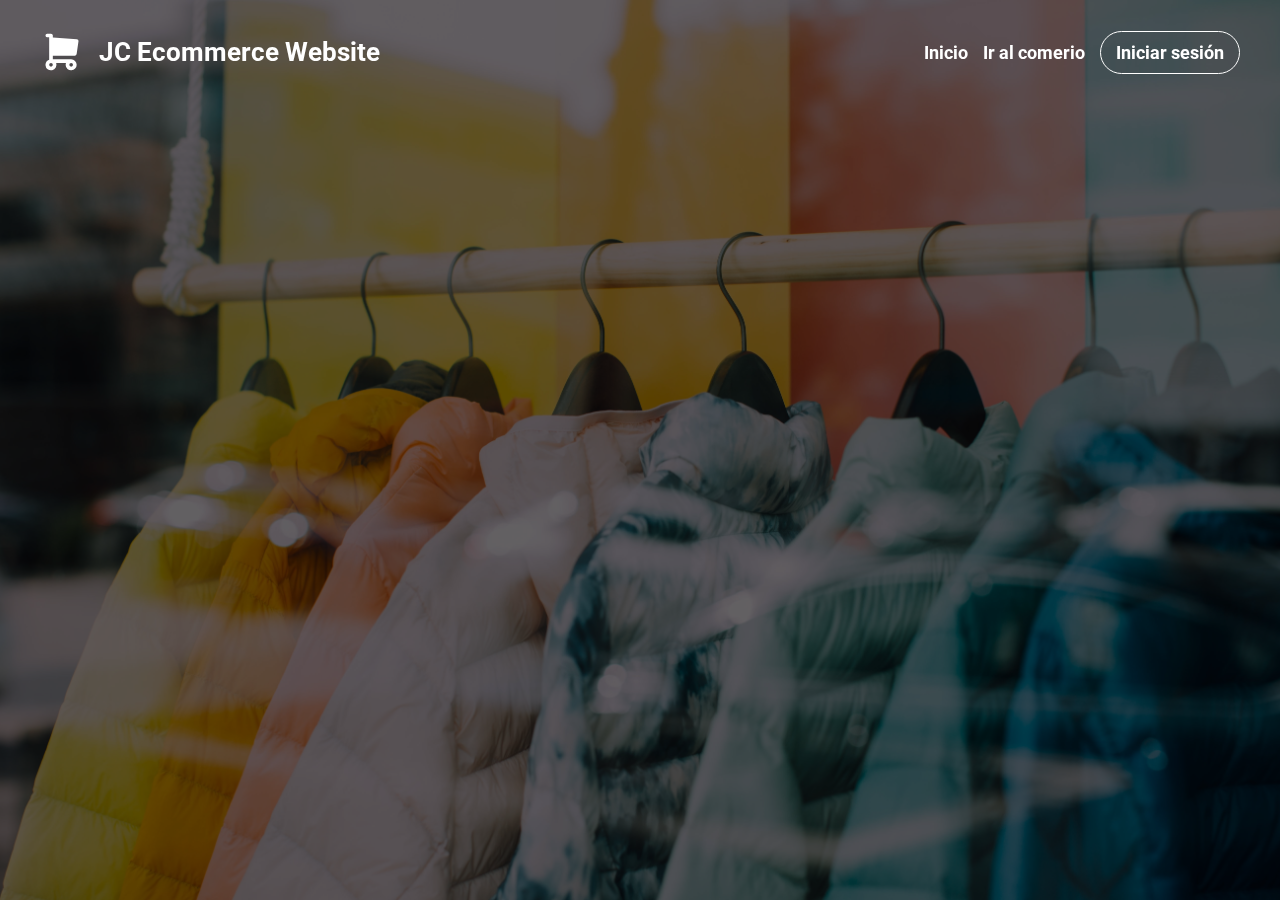
==== index.html @ 193d4f8d "Se realiza el header y el banner de la pagina de bienvenida" ====
<!DOCTYPE html>
<html lang="en">
<head>
  <meta charset="UTF-8">
  <meta name="viewport" content="width=device-width, initial-scale=1.0">
  <title>JC Ecommerce Website</title>
  <link rel="stylesheet" href="./assets/css/index.css">
  <link rel="shortcut icon" href="./assets/img/favicon.svg" type="image/x-icon">
</head>
<body>
  <header class="header">
    <div class="header__brand">
      <img src="./assets/img/favicon.svg" alt="Shopping cart main logo in page">
      <h1>JC Ecommerce Website</h1>
    </div>

    <nav>
      <ul class="header__menu">
        <li><a class="header__link" href="./index.html">Inicio</a></li>
        <li><a class="header__link" href="./assets/views/products.html">Ir al comerio</a></li>
        <li><a class="header__link header__link--button" href="./assets/views/login.html">Iniciar sesión</a></li>
      </ul>
    </nav>
  </header>

  <main class="welcome-content"></main>
  <footer></footer>
  <script src="./assets/js/index.js"></script>
</body>
</html>
---- assets/css/index.css ----
@import url('https://fonts.googleapis.com/css2?family=Roboto:wght@300;400;500;700&display=swap');
@import './header.css';
@import './welcome-content.css';

* {
  margin: 0;
  padding: 0;
  box-sizing: border-box;
}

body {
  font-family: 'Roboto', sans-serif;
  font-weight: 400;
}
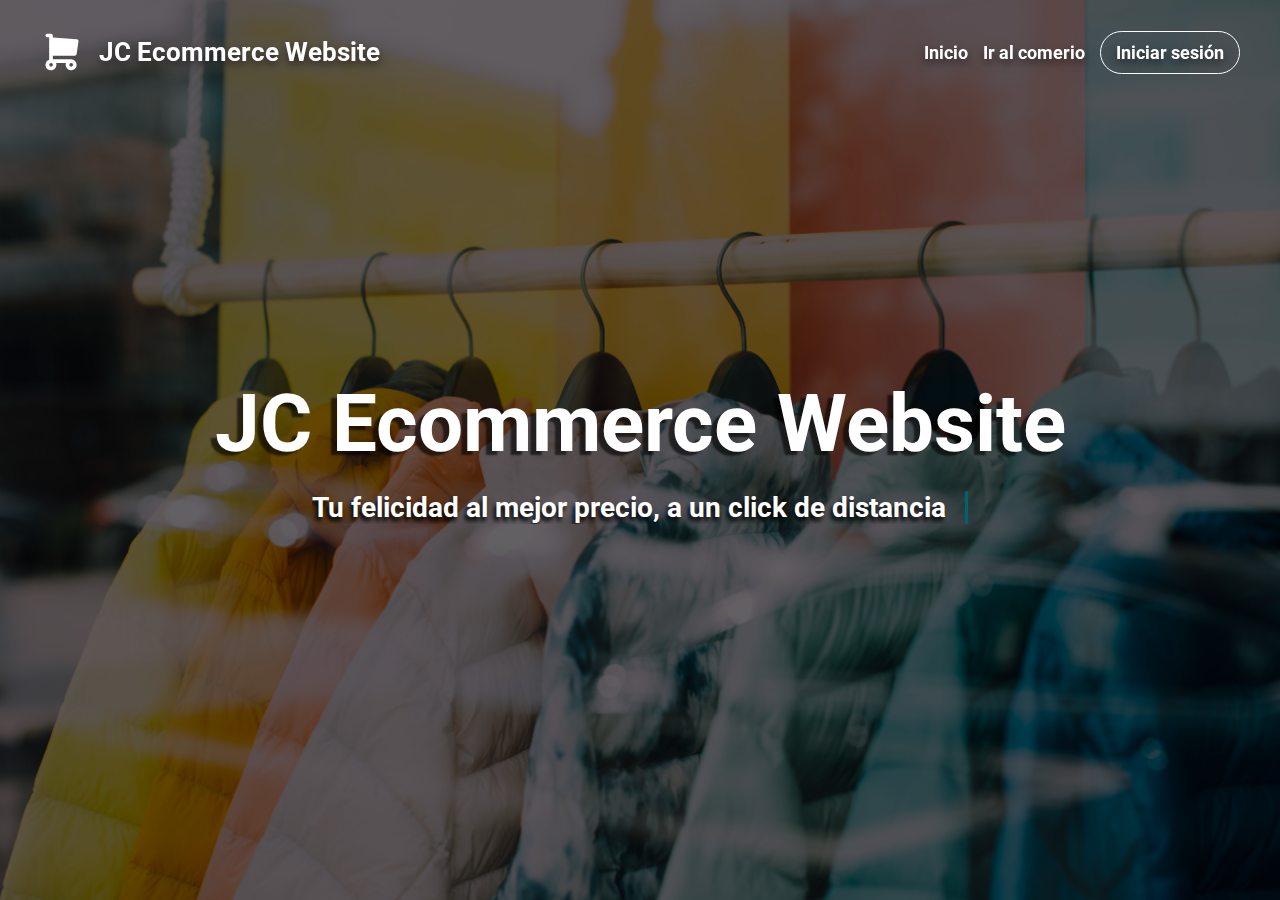
==== commit 54cfcaee: "Se termina la pantalla principal de la página" ====
--- a/index.html
+++ b/index.html
@@ -23,7 +23,12 @@
     </nav>
   </header>
 
-  <main class="welcome-content"></main>
+  <main class="welcome-content">
+    <section class="banner">
+      <h1 class="banner__title">JC Ecommerce Website</h1>
+      <h2 class="banner__subtitle">Tu felicidad al mejor precio, a un click de distancia</h2>
+    </section>
+  </main>
   <footer></footer>
   <script src="./assets/js/index.js"></script>
 </body>
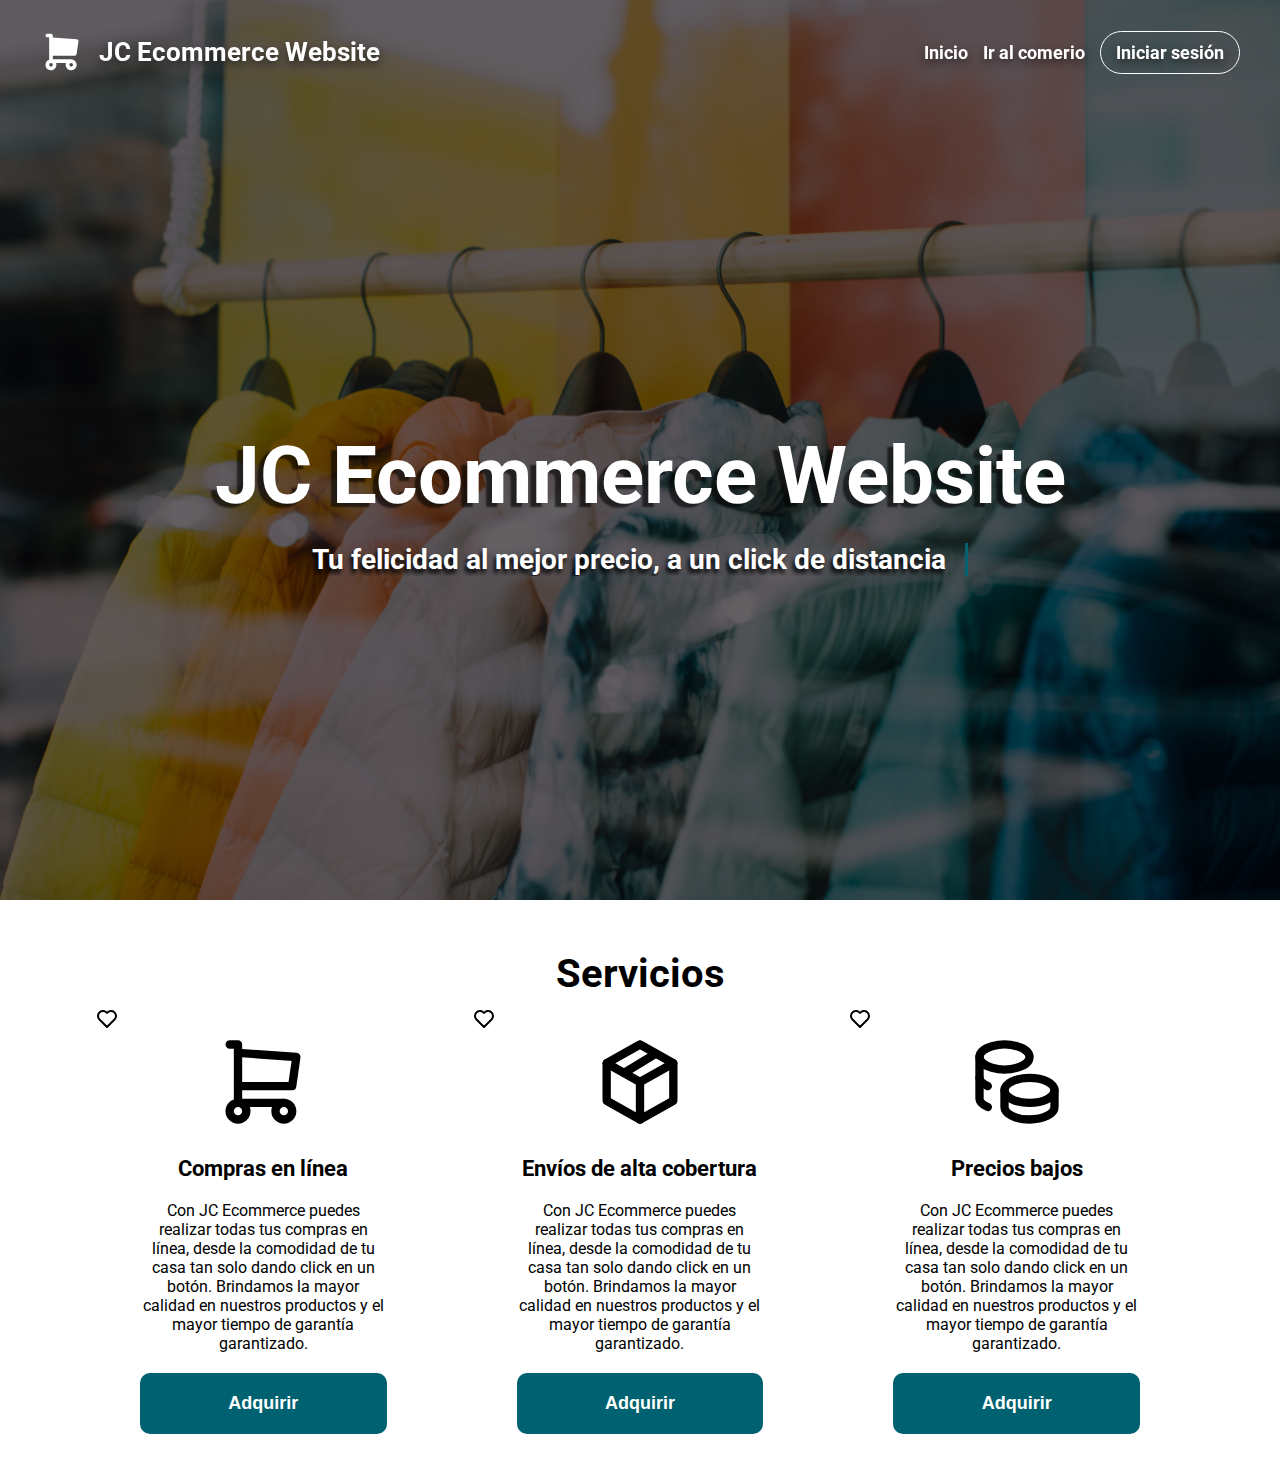
==== commit 4d3b2f52: "Se crea la sección de servicios y se estiliza" ====
--- a/index.html
+++ b/index.html
@@ -1,5 +1,6 @@
 <!DOCTYPE html>
 <html lang="en">
+
 <head>
   <meta charset="UTF-8">
   <meta name="viewport" content="width=device-width, initial-scale=1.0">
@@ -7,6 +8,7 @@
   <link rel="stylesheet" href="./assets/css/index.css">
   <link rel="shortcut icon" href="./assets/img/favicon.svg" type="image/x-icon">
 </head>
+
 <body>
   <header class="header">
     <div class="header__brand">
@@ -28,8 +30,59 @@
       <h1 class="banner__title">JC Ecommerce Website</h1>
       <h2 class="banner__subtitle">Tu felicidad al mejor precio, a un click de distancia</h2>
     </section>
+
+    <section class="services">
+      <h2 class="services__title">Servicios</h2>
+
+      <div class="services__container">
+
+        <div class="services__card">
+          <span class="services__favorite">
+            <img src="./assets/img/heart.svg" alt="Heart image for favorite service">
+          </span>
+          <img class="services__card-img" src="./assets/img/shopping-cart.svg" alt="Shopping cart service image">
+          <div class="services__card-content">
+            <h3>Compras en línea</h3>
+            <p>
+              Con JC Ecommerce puedes realizar todas tus compras en línea, desde la comodidad de tu casa tan solo dando click en un botón. Brindamos la mayor calidad en nuestros productos y el mayor tiempo de garantía garantizado.
+            </p>
+            <button class="services__button" type="button">Adquirir</button>
+          </div>
+        </div>
+
+        <div class="services__card">
+          <span class="services__favorite">
+            <img src="./assets/img/heart.svg" alt="Heart image for favorite service">
+          </span>
+          <img class="services__card-img" src="./assets/img/box-seam.svg" alt="Delivery box service image">
+          <div class="services__card-content">
+            <h3>Envíos de alta cobertura</h3>
+            <p>
+              Con JC Ecommerce puedes realizar todas tus compras en línea, desde la comodidad de tu casa tan solo dando click en un botón. Brindamos la mayor calidad en nuestros productos y el mayor tiempo de garantía garantizado.
+            </p>
+            <button class="services__button" type="button">Adquirir</button>
+          </div>
+        </div>
+
+        <div class="services__card">
+          <span class="services__favorite">
+            <img src="./assets/img/heart.svg" alt="Heart image for favorite service">
+          </span>
+          <img class="services__card-img" src="./assets/img/coins.svg" alt="Shopping cart service image">
+          <div class="services__card-content">
+            <h3>Precios bajos</h3>
+            <p>
+              Con JC Ecommerce puedes realizar todas tus compras en línea, desde la comodidad de tu casa tan solo dando click en un botón. Brindamos la mayor calidad en nuestros productos y el mayor tiempo de garantía garantizado.
+            </p>
+            <button class="services__button" type="button">Adquirir</button>
+          </div>
+        </div>
+
+      </div>
+    </section>
   </main>
   <footer></footer>
   <script src="./assets/js/index.js"></script>
 </body>
+
 </html>--- a/assets/css/index.css
+++ b/assets/css/index.css
@@ -1,6 +1,7 @@
 @import url('https://fonts.googleapis.com/css2?family=Roboto:wght@300;400;500;700&display=swap');
 @import './header.css';
 @import './welcome-content.css';
+@import './services.css';
 
 * {
   margin: 0;
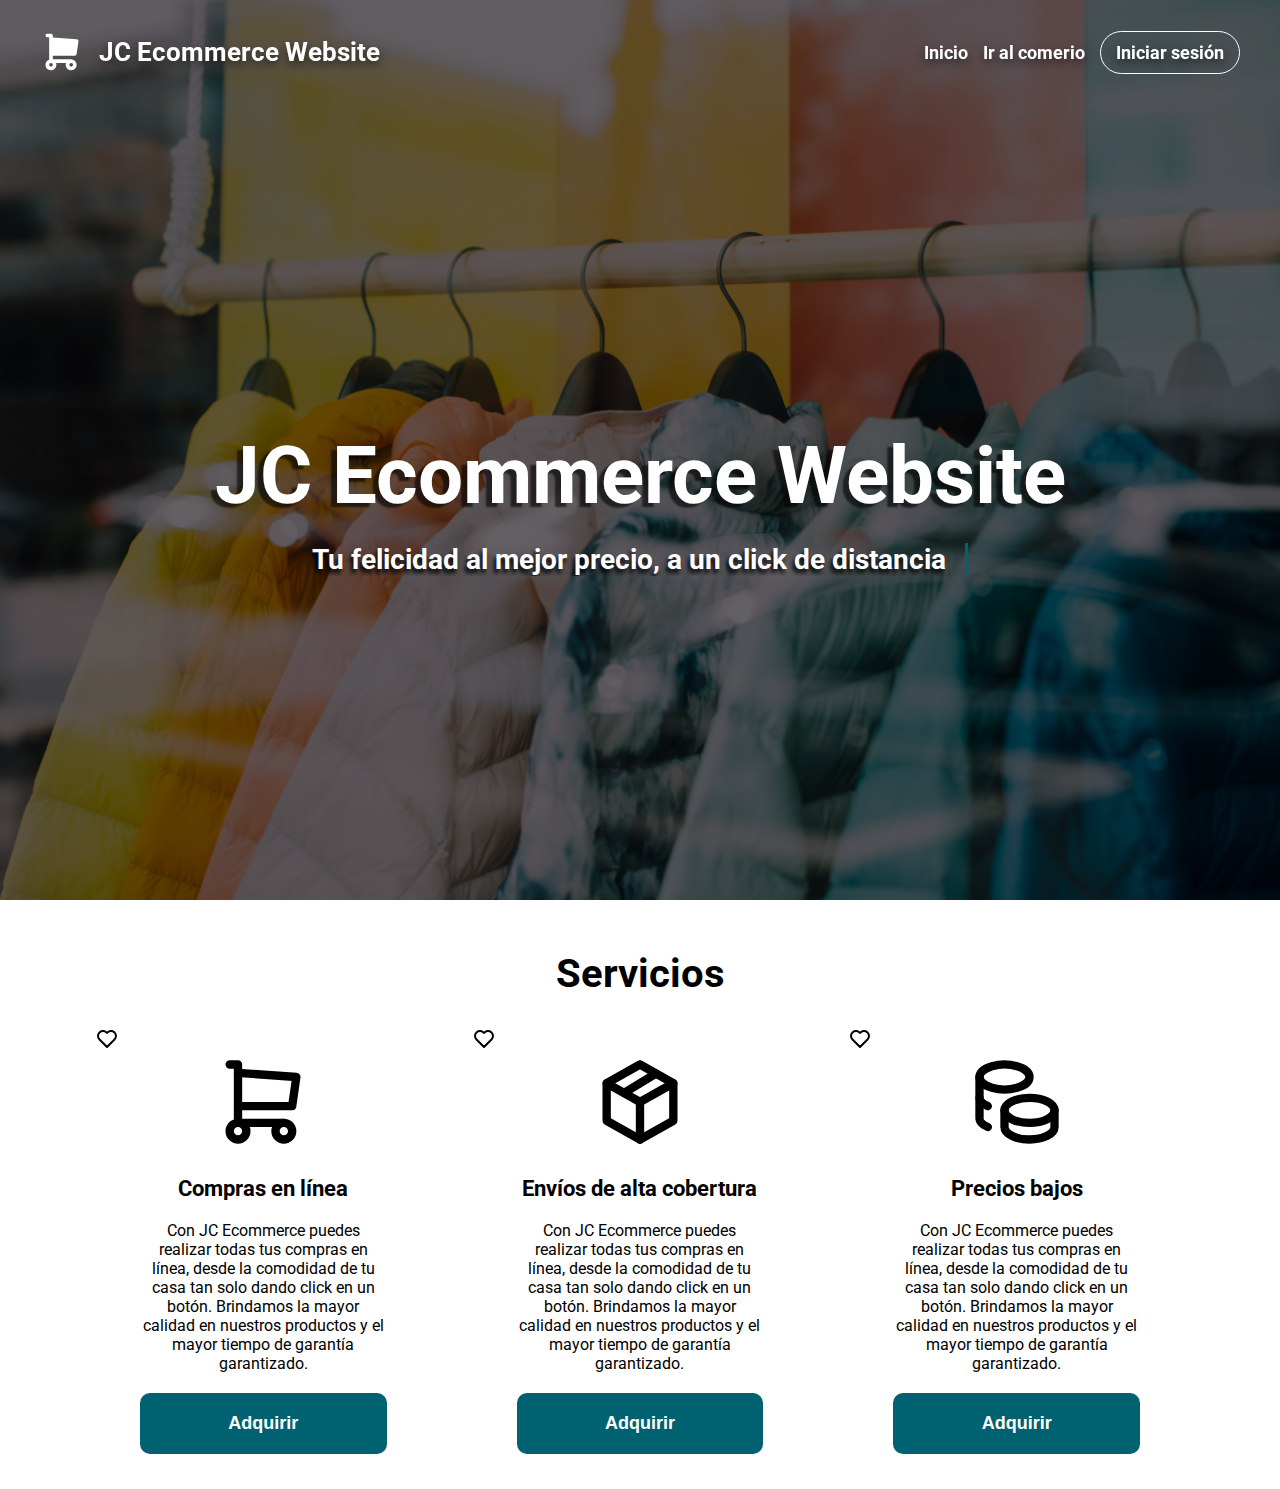
==== commit 810d7614: "Se ajustan los estilos de la pagina principal para su version responsive" ====
--- a/index.html
+++ b/index.html
@@ -10,13 +10,31 @@
 </head>
 
 <body>
-  <header class="header">
+  <header class="header" id="header">
     <div class="header__brand">
       <img src="./assets/img/favicon.svg" alt="Shopping cart main logo in page">
       <h1>JC Ecommerce Website</h1>
     </div>
 
-    <nav>
+    <i class="header__icon" id="menu-open">
+      <svg xmlns="http://www.w3.org/2000/svg" class="icon icon-tabler icon-tabler-layout-grid" width="30" height="30" viewBox="0 0 24 24" stroke-width="2" stroke="currentColor" fill="none" stroke-linecap="round" stroke-linejoin="round">
+        <path stroke="none" d="M0 0h24v24H0z" fill="none"/>
+        <path d="M4 4m0 1a1 1 0 0 1 1 -1h4a1 1 0 0 1 1 1v4a1 1 0 0 1 -1 1h-4a1 1 0 0 1 -1 -1z" />
+        <path d="M14 4m0 1a1 1 0 0 1 1 -1h4a1 1 0 0 1 1 1v4a1 1 0 0 1 -1 1h-4a1 1 0 0 1 -1 -1z" />
+        <path d="M4 14m0 1a1 1 0 0 1 1 -1h4a1 1 0 0 1 1 1v4a1 1 0 0 1 -1 1h-4a1 1 0 0 1 -1 -1z" />
+        <path d="M14 14m0 1a1 1 0 0 1 1 -1h4a1 1 0 0 1 1 1v4a1 1 0 0 1 -1 1h-4a1 1 0 0 1 -1 -1z" />
+      </svg>      
+    </i>
+
+    <nav class="header__nav" id="nav-menu">
+      <i class="header__icon header__icon--close" id="menu-close">
+        <svg xmlns="http://www.w3.org/2000/svg" class="icon icon-tabler icon-tabler-x" width="30" height="30" viewBox="0 0 24 24" stroke-width="2" stroke="currentColor" fill="none" stroke-linecap="round" stroke-linejoin="round">
+          <path stroke="none" d="M0 0h24v24H0z" fill="none"/>
+          <path d="M18 6l-12 12" />
+          <path d="M6 6l12 12" />
+        </svg>        
+      </i>
+
       <ul class="header__menu">
         <li><a class="header__link" href="./index.html">Inicio</a></li>
         <li><a class="header__link" href="./assets/views/products.html">Ir al comerio</a></li>
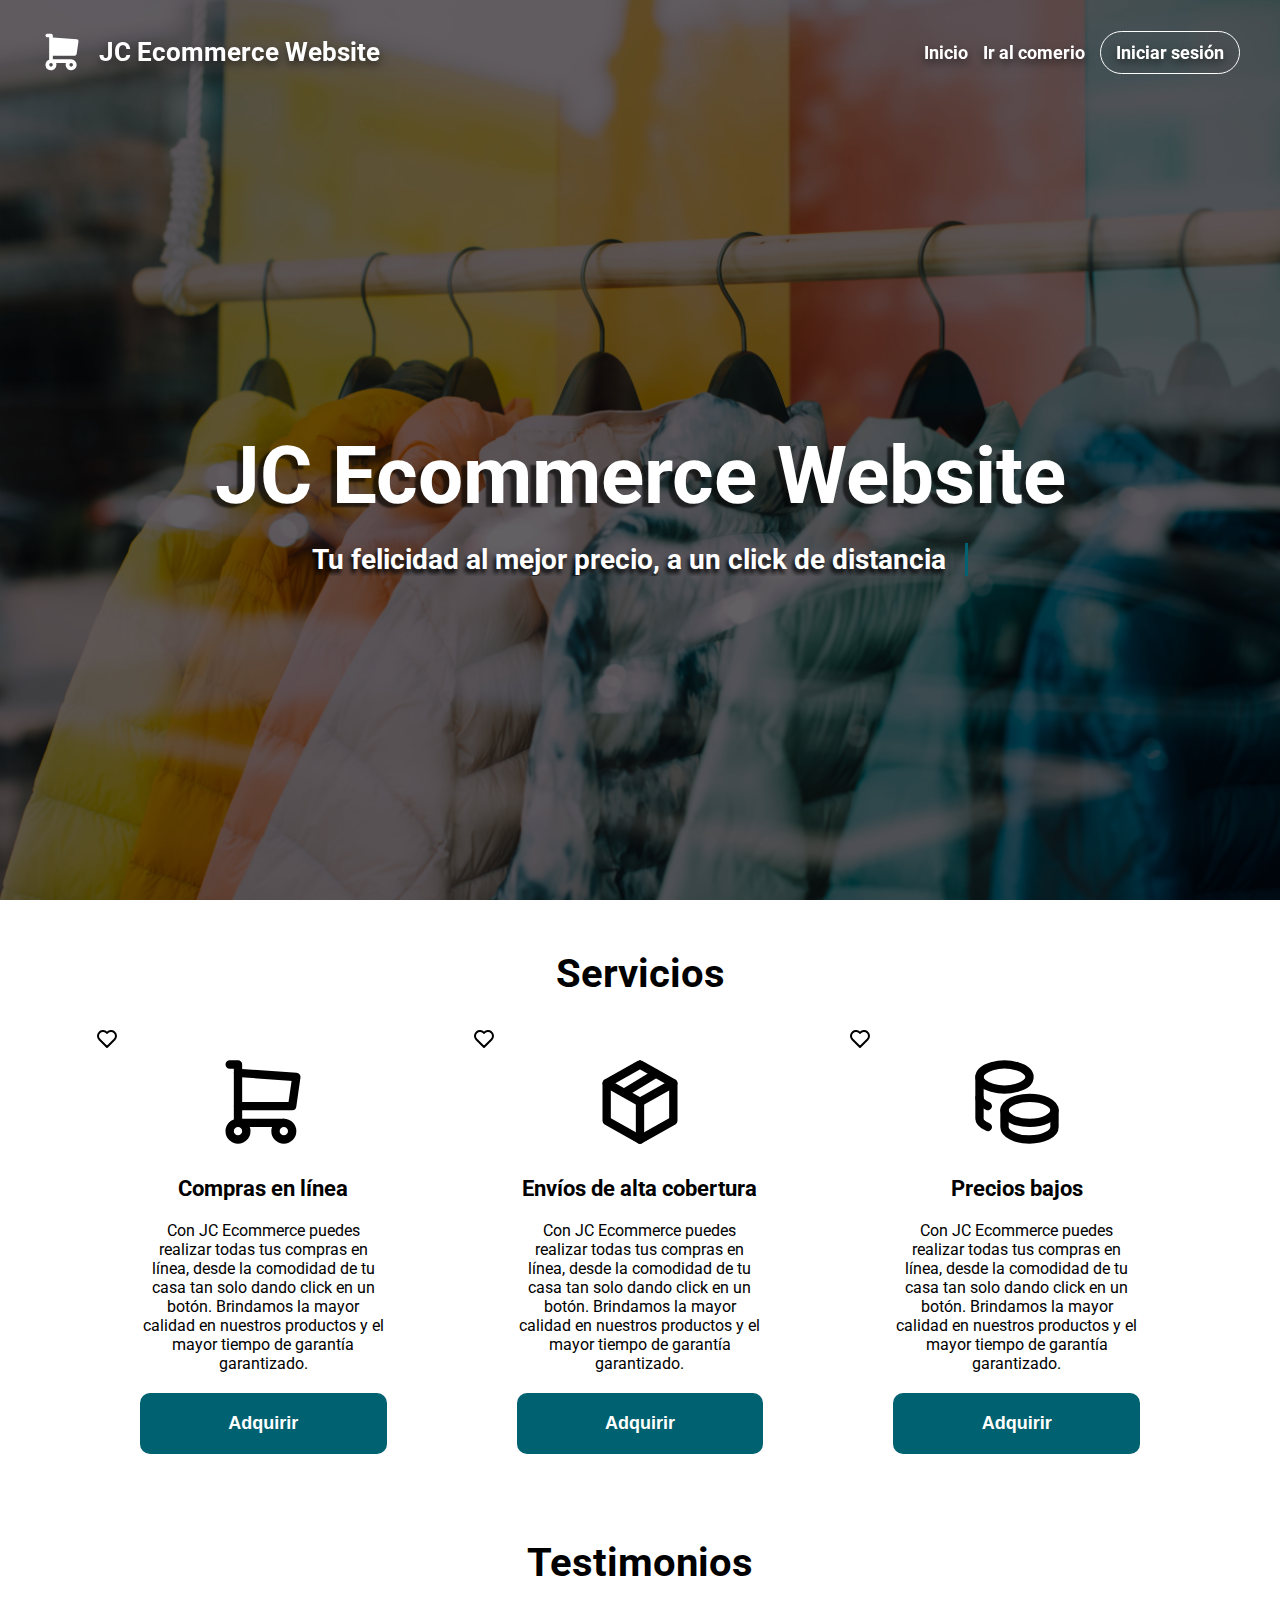
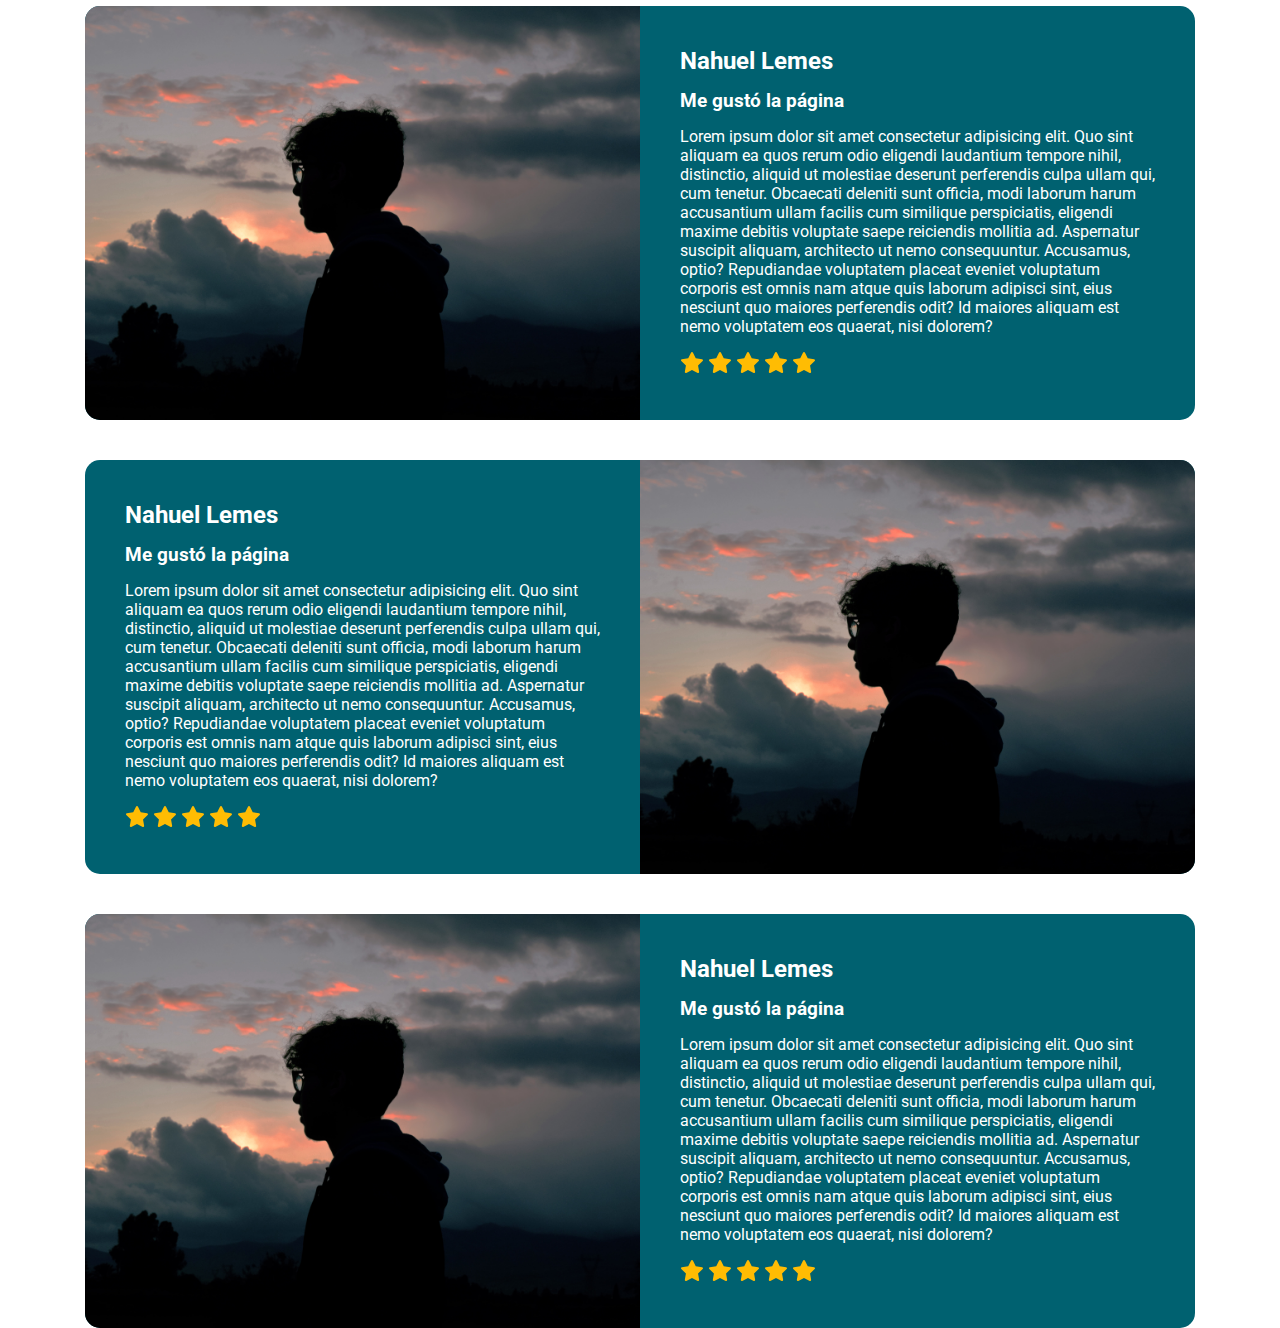
==== commit 01524137: "Se crea la sección de testimonios" ====
--- a/index.html
+++ b/index.html
@@ -17,22 +17,26 @@
     </div>
 
     <i class="header__icon" id="menu-open">
-      <svg xmlns="http://www.w3.org/2000/svg" class="icon icon-tabler icon-tabler-layout-grid" width="30" height="30" viewBox="0 0 24 24" stroke-width="2" stroke="currentColor" fill="none" stroke-linecap="round" stroke-linejoin="round">
-        <path stroke="none" d="M0 0h24v24H0z" fill="none"/>
+      <svg xmlns="http://www.w3.org/2000/svg" class="icon icon-tabler icon-tabler-layout-grid" width="30" height="30"
+        viewBox="0 0 24 24" stroke-width="2" stroke="currentColor" fill="none" stroke-linecap="round"
+        stroke-linejoin="round">
+        <path stroke="none" d="M0 0h24v24H0z" fill="none" />
         <path d="M4 4m0 1a1 1 0 0 1 1 -1h4a1 1 0 0 1 1 1v4a1 1 0 0 1 -1 1h-4a1 1 0 0 1 -1 -1z" />
         <path d="M14 4m0 1a1 1 0 0 1 1 -1h4a1 1 0 0 1 1 1v4a1 1 0 0 1 -1 1h-4a1 1 0 0 1 -1 -1z" />
         <path d="M4 14m0 1a1 1 0 0 1 1 -1h4a1 1 0 0 1 1 1v4a1 1 0 0 1 -1 1h-4a1 1 0 0 1 -1 -1z" />
         <path d="M14 14m0 1a1 1 0 0 1 1 -1h4a1 1 0 0 1 1 1v4a1 1 0 0 1 -1 1h-4a1 1 0 0 1 -1 -1z" />
-      </svg>      
+      </svg>
     </i>
 
     <nav class="header__nav" id="nav-menu">
       <i class="header__icon header__icon--close" id="menu-close">
-        <svg xmlns="http://www.w3.org/2000/svg" class="icon icon-tabler icon-tabler-x" width="30" height="30" viewBox="0 0 24 24" stroke-width="2" stroke="currentColor" fill="none" stroke-linecap="round" stroke-linejoin="round">
-          <path stroke="none" d="M0 0h24v24H0z" fill="none"/>
+        <svg xmlns="http://www.w3.org/2000/svg" class="icon icon-tabler icon-tabler-x" width="30" height="30"
+          viewBox="0 0 24 24" stroke-width="2" stroke="currentColor" fill="none" stroke-linecap="round"
+          stroke-linejoin="round">
+          <path stroke="none" d="M0 0h24v24H0z" fill="none" />
           <path d="M18 6l-12 12" />
           <path d="M6 6l12 12" />
-        </svg>        
+        </svg>
       </i>
 
       <ul class="header__menu">
@@ -62,7 +66,9 @@
           <div class="services__card-content">
             <h3>Compras en línea</h3>
             <p>
-              Con JC Ecommerce puedes realizar todas tus compras en línea, desde la comodidad de tu casa tan solo dando click en un botón. Brindamos la mayor calidad en nuestros productos y el mayor tiempo de garantía garantizado.
+              Con JC Ecommerce puedes realizar todas tus compras en línea, desde la comodidad de tu casa tan solo dando
+              click en un botón. Brindamos la mayor calidad en nuestros productos y el mayor tiempo de garantía
+              garantizado.
             </p>
             <button class="services__button" type="button">Adquirir</button>
           </div>
@@ -76,7 +82,9 @@
           <div class="services__card-content">
             <h3>Envíos de alta cobertura</h3>
             <p>
-              Con JC Ecommerce puedes realizar todas tus compras en línea, desde la comodidad de tu casa tan solo dando click en un botón. Brindamos la mayor calidad en nuestros productos y el mayor tiempo de garantía garantizado.
+              Con JC Ecommerce puedes realizar todas tus compras en línea, desde la comodidad de tu casa tan solo dando
+              click en un botón. Brindamos la mayor calidad en nuestros productos y el mayor tiempo de garantía
+              garantizado.
             </p>
             <button class="services__button" type="button">Adquirir</button>
           </div>
@@ -90,13 +98,234 @@
           <div class="services__card-content">
             <h3>Precios bajos</h3>
             <p>
-              Con JC Ecommerce puedes realizar todas tus compras en línea, desde la comodidad de tu casa tan solo dando click en un botón. Brindamos la mayor calidad en nuestros productos y el mayor tiempo de garantía garantizado.
+              Con JC Ecommerce puedes realizar todas tus compras en línea, desde la comodidad de tu casa tan solo dando
+              click en un botón. Brindamos la mayor calidad en nuestros productos y el mayor tiempo de garantía
+              garantizado.
             </p>
             <button class="services__button" type="button">Adquirir</button>
           </div>
         </div>
 
       </div>
+    </section>
+    <section class="testimonials">
+      <h2 class="testimonials__title">Testimonios</h2>
+
+      <div class="testimonials__container">
+        <div class="testimonials__element">
+          <div class="testimonials__image"></div>
+          <div class="testimonials__content">
+            <h2>Nahuel Lemes</h2>
+            <h3>Me gustó la página</h3>
+            <p>
+              Lorem ipsum dolor sit amet consectetur adipisicing elit. Quo sint aliquam ea quos rerum odio eligendi
+              laudantium tempore nihil, distinctio, aliquid ut molestiae deserunt perferendis culpa ullam qui, cum
+              tenetur.
+              Obcaecati deleniti sunt officia, modi laborum harum accusantium ullam facilis cum similique perspiciatis,
+              eligendi maxime debitis voluptate saepe reiciendis mollitia ad. Aspernatur suscipit aliquam, architecto ut
+              nemo consequuntur. Accusamus, optio?
+              Repudiandae voluptatem placeat eveniet voluptatum corporis est omnis nam atque quis laborum adipisci sint,
+              eius nesciunt quo maiores perferendis odit? Id maiores aliquam est nemo voluptatem eos quaerat, nisi
+              dolorem?
+            </p>
+            <div class="testimonials__stars">
+              <i class="testimonials__icon">
+                <svg xmlns="http://www.w3.org/2000/svg" class="icon icon-tabler icon-tabler-star-filled" width="24"
+                  height="24" viewBox="0 0 24 24" stroke-width="2" stroke="currentColor" fill="none"
+                  stroke-linecap="round" stroke-linejoin="round">
+                  <path stroke="none" d="M0 0h24v24H0z" fill="none"></path>
+                  <path
+                    d="M8.243 7.34l-6.38 .925l-.113 .023a1 1 0 0 0 -.44 1.684l4.622 4.499l-1.09 6.355l-.013 .11a1 1 0 0 0 1.464 .944l5.706 -3l5.693 3l.1 .046a1 1 0 0 0 1.352 -1.1l-1.091 -6.355l4.624 -4.5l.078 -.085a1 1 0 0 0 -.633 -1.62l-6.38 -.926l-2.852 -5.78a1 1 0 0 0 -1.794 0l-2.853 5.78z"
+                    stroke-width="0" fill="currentColor"></path>
+                </svg>
+              </i>
+              <i class="testimonials__icon">
+                <svg xmlns="http://www.w3.org/2000/svg" class="icon icon-tabler icon-tabler-star-filled" width="24"
+                  height="24" viewBox="0 0 24 24" stroke-width="2" stroke="currentColor" fill="none"
+                  stroke-linecap="round" stroke-linejoin="round">
+                  <path stroke="none" d="M0 0h24v24H0z" fill="none"></path>
+                  <path
+                    d="M8.243 7.34l-6.38 .925l-.113 .023a1 1 0 0 0 -.44 1.684l4.622 4.499l-1.09 6.355l-.013 .11a1 1 0 0 0 1.464 .944l5.706 -3l5.693 3l.1 .046a1 1 0 0 0 1.352 -1.1l-1.091 -6.355l4.624 -4.5l.078 -.085a1 1 0 0 0 -.633 -1.62l-6.38 -.926l-2.852 -5.78a1 1 0 0 0 -1.794 0l-2.853 5.78z"
+                    stroke-width="0" fill="currentColor"></path>
+                </svg>
+              </i>
+              <i class="testimonials__icon">
+                <svg xmlns="http://www.w3.org/2000/svg" class="icon icon-tabler icon-tabler-star-filled" width="24"
+                  height="24" viewBox="0 0 24 24" stroke-width="2" stroke="currentColor" fill="none"
+                  stroke-linecap="round" stroke-linejoin="round">
+                  <path stroke="none" d="M0 0h24v24H0z" fill="none"></path>
+                  <path
+                    d="M8.243 7.34l-6.38 .925l-.113 .023a1 1 0 0 0 -.44 1.684l4.622 4.499l-1.09 6.355l-.013 .11a1 1 0 0 0 1.464 .944l5.706 -3l5.693 3l.1 .046a1 1 0 0 0 1.352 -1.1l-1.091 -6.355l4.624 -4.5l.078 -.085a1 1 0 0 0 -.633 -1.62l-6.38 -.926l-2.852 -5.78a1 1 0 0 0 -1.794 0l-2.853 5.78z"
+                    stroke-width="0" fill="currentColor"></path>
+                </svg>
+              </i>
+              <i class="testimonials__icon">
+                <svg xmlns="http://www.w3.org/2000/svg" class="icon icon-tabler icon-tabler-star-filled" width="24"
+                  height="24" viewBox="0 0 24 24" stroke-width="2" stroke="currentColor" fill="none"
+                  stroke-linecap="round" stroke-linejoin="round">
+                  <path stroke="none" d="M0 0h24v24H0z" fill="none"></path>
+                  <path
+                    d="M8.243 7.34l-6.38 .925l-.113 .023a1 1 0 0 0 -.44 1.684l4.622 4.499l-1.09 6.355l-.013 .11a1 1 0 0 0 1.464 .944l5.706 -3l5.693 3l.1 .046a1 1 0 0 0 1.352 -1.1l-1.091 -6.355l4.624 -4.5l.078 -.085a1 1 0 0 0 -.633 -1.62l-6.38 -.926l-2.852 -5.78a1 1 0 0 0 -1.794 0l-2.853 5.78z"
+                    stroke-width="0" fill="currentColor"></path>
+                </svg>
+              </i>
+              <i class="testimonials__icon">
+                <svg xmlns="http://www.w3.org/2000/svg" class="icon icon-tabler icon-tabler-star-filled" width="24"
+                  height="24" viewBox="0 0 24 24" stroke-width="2" stroke="currentColor" fill="none"
+                  stroke-linecap="round" stroke-linejoin="round">
+                  <path stroke="none" d="M0 0h24v24H0z" fill="none"></path>
+                  <path
+                    d="M8.243 7.34l-6.38 .925l-.113 .023a1 1 0 0 0 -.44 1.684l4.622 4.499l-1.09 6.355l-.013 .11a1 1 0 0 0 1.464 .944l5.706 -3l5.693 3l.1 .046a1 1 0 0 0 1.352 -1.1l-1.091 -6.355l4.624 -4.5l.078 -.085a1 1 0 0 0 -.633 -1.62l-6.38 -.926l-2.852 -5.78a1 1 0 0 0 -1.794 0l-2.853 5.78z"
+                    stroke-width="0" fill="currentColor"></path>
+                </svg>
+              </i>
+            </div>
+          </div>
+        </div>
+
+        <div class="testimonials__element testimonials__element--reverse">
+          <div class="testimonials__image"></div>
+          <div class="testimonials__content">
+            <h2>Nahuel Lemes</h2>
+            <h3>Me gustó la página</h3>
+            <p>
+              Lorem ipsum dolor sit amet consectetur adipisicing elit. Quo sint aliquam ea quos rerum odio eligendi
+              laudantium tempore nihil, distinctio, aliquid ut molestiae deserunt perferendis culpa ullam qui, cum
+              tenetur.
+              Obcaecati deleniti sunt officia, modi laborum harum accusantium ullam facilis cum similique perspiciatis,
+              eligendi maxime debitis voluptate saepe reiciendis mollitia ad. Aspernatur suscipit aliquam, architecto ut
+              nemo consequuntur. Accusamus, optio?
+              Repudiandae voluptatem placeat eveniet voluptatum corporis est omnis nam atque quis laborum adipisci sint,
+              eius nesciunt quo maiores perferendis odit? Id maiores aliquam est nemo voluptatem eos quaerat, nisi
+              dolorem?
+            </p>
+            <div class="testimonials__stars">
+              <i class="testimonials__icon">
+                <svg xmlns="http://www.w3.org/2000/svg" class="icon icon-tabler icon-tabler-star-filled" width="24"
+                  height="24" viewBox="0 0 24 24" stroke-width="2" stroke="currentColor" fill="none"
+                  stroke-linecap="round" stroke-linejoin="round">
+                  <path stroke="none" d="M0 0h24v24H0z" fill="none"></path>
+                  <path
+                    d="M8.243 7.34l-6.38 .925l-.113 .023a1 1 0 0 0 -.44 1.684l4.622 4.499l-1.09 6.355l-.013 .11a1 1 0 0 0 1.464 .944l5.706 -3l5.693 3l.1 .046a1 1 0 0 0 1.352 -1.1l-1.091 -6.355l4.624 -4.5l.078 -.085a1 1 0 0 0 -.633 -1.62l-6.38 -.926l-2.852 -5.78a1 1 0 0 0 -1.794 0l-2.853 5.78z"
+                    stroke-width="0" fill="currentColor"></path>
+                </svg>
+              </i>
+              <i class="testimonials__icon">
+                <svg xmlns="http://www.w3.org/2000/svg" class="icon icon-tabler icon-tabler-star-filled" width="24"
+                  height="24" viewBox="0 0 24 24" stroke-width="2" stroke="currentColor" fill="none"
+                  stroke-linecap="round" stroke-linejoin="round">
+                  <path stroke="none" d="M0 0h24v24H0z" fill="none"></path>
+                  <path
+                    d="M8.243 7.34l-6.38 .925l-.113 .023a1 1 0 0 0 -.44 1.684l4.622 4.499l-1.09 6.355l-.013 .11a1 1 0 0 0 1.464 .944l5.706 -3l5.693 3l.1 .046a1 1 0 0 0 1.352 -1.1l-1.091 -6.355l4.624 -4.5l.078 -.085a1 1 0 0 0 -.633 -1.62l-6.38 -.926l-2.852 -5.78a1 1 0 0 0 -1.794 0l-2.853 5.78z"
+                    stroke-width="0" fill="currentColor"></path>
+                </svg>
+              </i>
+              <i class="testimonials__icon">
+                <svg xmlns="http://www.w3.org/2000/svg" class="icon icon-tabler icon-tabler-star-filled" width="24"
+                  height="24" viewBox="0 0 24 24" stroke-width="2" stroke="currentColor" fill="none"
+                  stroke-linecap="round" stroke-linejoin="round">
+                  <path stroke="none" d="M0 0h24v24H0z" fill="none"></path>
+                  <path
+                    d="M8.243 7.34l-6.38 .925l-.113 .023a1 1 0 0 0 -.44 1.684l4.622 4.499l-1.09 6.355l-.013 .11a1 1 0 0 0 1.464 .944l5.706 -3l5.693 3l.1 .046a1 1 0 0 0 1.352 -1.1l-1.091 -6.355l4.624 -4.5l.078 -.085a1 1 0 0 0 -.633 -1.62l-6.38 -.926l-2.852 -5.78a1 1 0 0 0 -1.794 0l-2.853 5.78z"
+                    stroke-width="0" fill="currentColor"></path>
+                </svg>
+              </i>
+              <i class="testimonials__icon">
+                <svg xmlns="http://www.w3.org/2000/svg" class="icon icon-tabler icon-tabler-star-filled" width="24"
+                  height="24" viewBox="0 0 24 24" stroke-width="2" stroke="currentColor" fill="none"
+                  stroke-linecap="round" stroke-linejoin="round">
+                  <path stroke="none" d="M0 0h24v24H0z" fill="none"></path>
+                  <path
+                    d="M8.243 7.34l-6.38 .925l-.113 .023a1 1 0 0 0 -.44 1.684l4.622 4.499l-1.09 6.355l-.013 .11a1 1 0 0 0 1.464 .944l5.706 -3l5.693 3l.1 .046a1 1 0 0 0 1.352 -1.1l-1.091 -6.355l4.624 -4.5l.078 -.085a1 1 0 0 0 -.633 -1.62l-6.38 -.926l-2.852 -5.78a1 1 0 0 0 -1.794 0l-2.853 5.78z"
+                    stroke-width="0" fill="currentColor"></path>
+                </svg>
+              </i>
+              <i class="testimonials__icon">
+                <svg xmlns="http://www.w3.org/2000/svg" class="icon icon-tabler icon-tabler-star-filled" width="24"
+                  height="24" viewBox="0 0 24 24" stroke-width="2" stroke="currentColor" fill="none"
+                  stroke-linecap="round" stroke-linejoin="round">
+                  <path stroke="none" d="M0 0h24v24H0z" fill="none"></path>
+                  <path
+                    d="M8.243 7.34l-6.38 .925l-.113 .023a1 1 0 0 0 -.44 1.684l4.622 4.499l-1.09 6.355l-.013 .11a1 1 0 0 0 1.464 .944l5.706 -3l5.693 3l.1 .046a1 1 0 0 0 1.352 -1.1l-1.091 -6.355l4.624 -4.5l.078 -.085a1 1 0 0 0 -.633 -1.62l-6.38 -.926l-2.852 -5.78a1 1 0 0 0 -1.794 0l-2.853 5.78z"
+                    stroke-width="0" fill="currentColor"></path>
+                </svg>
+              </i>
+            </div>
+          </div>
+        </div>
+
+        <div class="testimonials__element">
+          <div class="testimonials__image"></div>
+          <div class="testimonials__content">
+            <h2>Nahuel Lemes</h2>
+            <h3>Me gustó la página</h3>
+            <p>
+              Lorem ipsum dolor sit amet consectetur adipisicing elit. Quo sint aliquam ea quos rerum odio eligendi
+              laudantium tempore nihil, distinctio, aliquid ut molestiae deserunt perferendis culpa ullam qui, cum
+              tenetur.
+              Obcaecati deleniti sunt officia, modi laborum harum accusantium ullam facilis cum similique perspiciatis,
+              eligendi maxime debitis voluptate saepe reiciendis mollitia ad. Aspernatur suscipit aliquam, architecto ut
+              nemo consequuntur. Accusamus, optio?
+              Repudiandae voluptatem placeat eveniet voluptatum corporis est omnis nam atque quis laborum adipisci sint,
+              eius nesciunt quo maiores perferendis odit? Id maiores aliquam est nemo voluptatem eos quaerat, nisi
+              dolorem?
+            </p>
+            <div class="testimonials__stars">
+              <i class="testimonials__icon">
+                <svg xmlns="http://www.w3.org/2000/svg" class="icon icon-tabler icon-tabler-star-filled" width="24"
+                  height="24" viewBox="0 0 24 24" stroke-width="2" stroke="currentColor" fill="none"
+                  stroke-linecap="round" stroke-linejoin="round">
+                  <path stroke="none" d="M0 0h24v24H0z" fill="none"></path>
+                  <path
+                    d="M8.243 7.34l-6.38 .925l-.113 .023a1 1 0 0 0 -.44 1.684l4.622 4.499l-1.09 6.355l-.013 .11a1 1 0 0 0 1.464 .944l5.706 -3l5.693 3l.1 .046a1 1 0 0 0 1.352 -1.1l-1.091 -6.355l4.624 -4.5l.078 -.085a1 1 0 0 0 -.633 -1.62l-6.38 -.926l-2.852 -5.78a1 1 0 0 0 -1.794 0l-2.853 5.78z"
+                    stroke-width="0" fill="currentColor"></path>
+                </svg>
+              </i>
+              <i class="testimonials__icon">
+                <svg xmlns="http://www.w3.org/2000/svg" class="icon icon-tabler icon-tabler-star-filled" width="24"
+                  height="24" viewBox="0 0 24 24" stroke-width="2" stroke="currentColor" fill="none"
+                  stroke-linecap="round" stroke-linejoin="round">
+                  <path stroke="none" d="M0 0h24v24H0z" fill="none"></path>
+                  <path
+                    d="M8.243 7.34l-6.38 .925l-.113 .023a1 1 0 0 0 -.44 1.684l4.622 4.499l-1.09 6.355l-.013 .11a1 1 0 0 0 1.464 .944l5.706 -3l5.693 3l.1 .046a1 1 0 0 0 1.352 -1.1l-1.091 -6.355l4.624 -4.5l.078 -.085a1 1 0 0 0 -.633 -1.62l-6.38 -.926l-2.852 -5.78a1 1 0 0 0 -1.794 0l-2.853 5.78z"
+                    stroke-width="0" fill="currentColor"></path>
+                </svg>
+              </i>
+              <i class="testimonials__icon">
+                <svg xmlns="http://www.w3.org/2000/svg" class="icon icon-tabler icon-tabler-star-filled" width="24"
+                  height="24" viewBox="0 0 24 24" stroke-width="2" stroke="currentColor" fill="none"
+                  stroke-linecap="round" stroke-linejoin="round">
+                  <path stroke="none" d="M0 0h24v24H0z" fill="none"></path>
+                  <path
+                    d="M8.243 7.34l-6.38 .925l-.113 .023a1 1 0 0 0 -.44 1.684l4.622 4.499l-1.09 6.355l-.013 .11a1 1 0 0 0 1.464 .944l5.706 -3l5.693 3l.1 .046a1 1 0 0 0 1.352 -1.1l-1.091 -6.355l4.624 -4.5l.078 -.085a1 1 0 0 0 -.633 -1.62l-6.38 -.926l-2.852 -5.78a1 1 0 0 0 -1.794 0l-2.853 5.78z"
+                    stroke-width="0" fill="currentColor"></path>
+                </svg>
+              </i>
+              <i class="testimonials__icon">
+                <svg xmlns="http://www.w3.org/2000/svg" class="icon icon-tabler icon-tabler-star-filled" width="24"
+                  height="24" viewBox="0 0 24 24" stroke-width="2" stroke="currentColor" fill="none"
+                  stroke-linecap="round" stroke-linejoin="round">
+                  <path stroke="none" d="M0 0h24v24H0z" fill="none"></path>
+                  <path
+                    d="M8.243 7.34l-6.38 .925l-.113 .023a1 1 0 0 0 -.44 1.684l4.622 4.499l-1.09 6.355l-.013 .11a1 1 0 0 0 1.464 .944l5.706 -3l5.693 3l.1 .046a1 1 0 0 0 1.352 -1.1l-1.091 -6.355l4.624 -4.5l.078 -.085a1 1 0 0 0 -.633 -1.62l-6.38 -.926l-2.852 -5.78a1 1 0 0 0 -1.794 0l-2.853 5.78z"
+                    stroke-width="0" fill="currentColor"></path>
+                </svg>
+              </i>
+              <i class="testimonials__icon">
+                <svg xmlns="http://www.w3.org/2000/svg" class="icon icon-tabler icon-tabler-star-filled" width="24"
+                  height="24" viewBox="0 0 24 24" stroke-width="2" stroke="currentColor" fill="none"
+                  stroke-linecap="round" stroke-linejoin="round">
+                  <path stroke="none" d="M0 0h24v24H0z" fill="none"></path>
+                  <path
+                    d="M8.243 7.34l-6.38 .925l-.113 .023a1 1 0 0 0 -.44 1.684l4.622 4.499l-1.09 6.355l-.013 .11a1 1 0 0 0 1.464 .944l5.706 -3l5.693 3l.1 .046a1 1 0 0 0 1.352 -1.1l-1.091 -6.355l4.624 -4.5l.078 -.085a1 1 0 0 0 -.633 -1.62l-6.38 -.926l-2.852 -5.78a1 1 0 0 0 -1.794 0l-2.853 5.78z"
+                    stroke-width="0" fill="currentColor"></path>
+                </svg>
+              </i>
+            </div>
+          </div>
+        </div>
+      </div>
+
     </section>
   </main>
   <footer></footer>
--- a/assets/css/index.css
+++ b/assets/css/index.css
@@ -2,6 +2,7 @@
 @import './header.css';
 @import './welcome-content.css';
 @import './services.css';
+@import './testimonials.css';
 
 * {
   margin: 0;
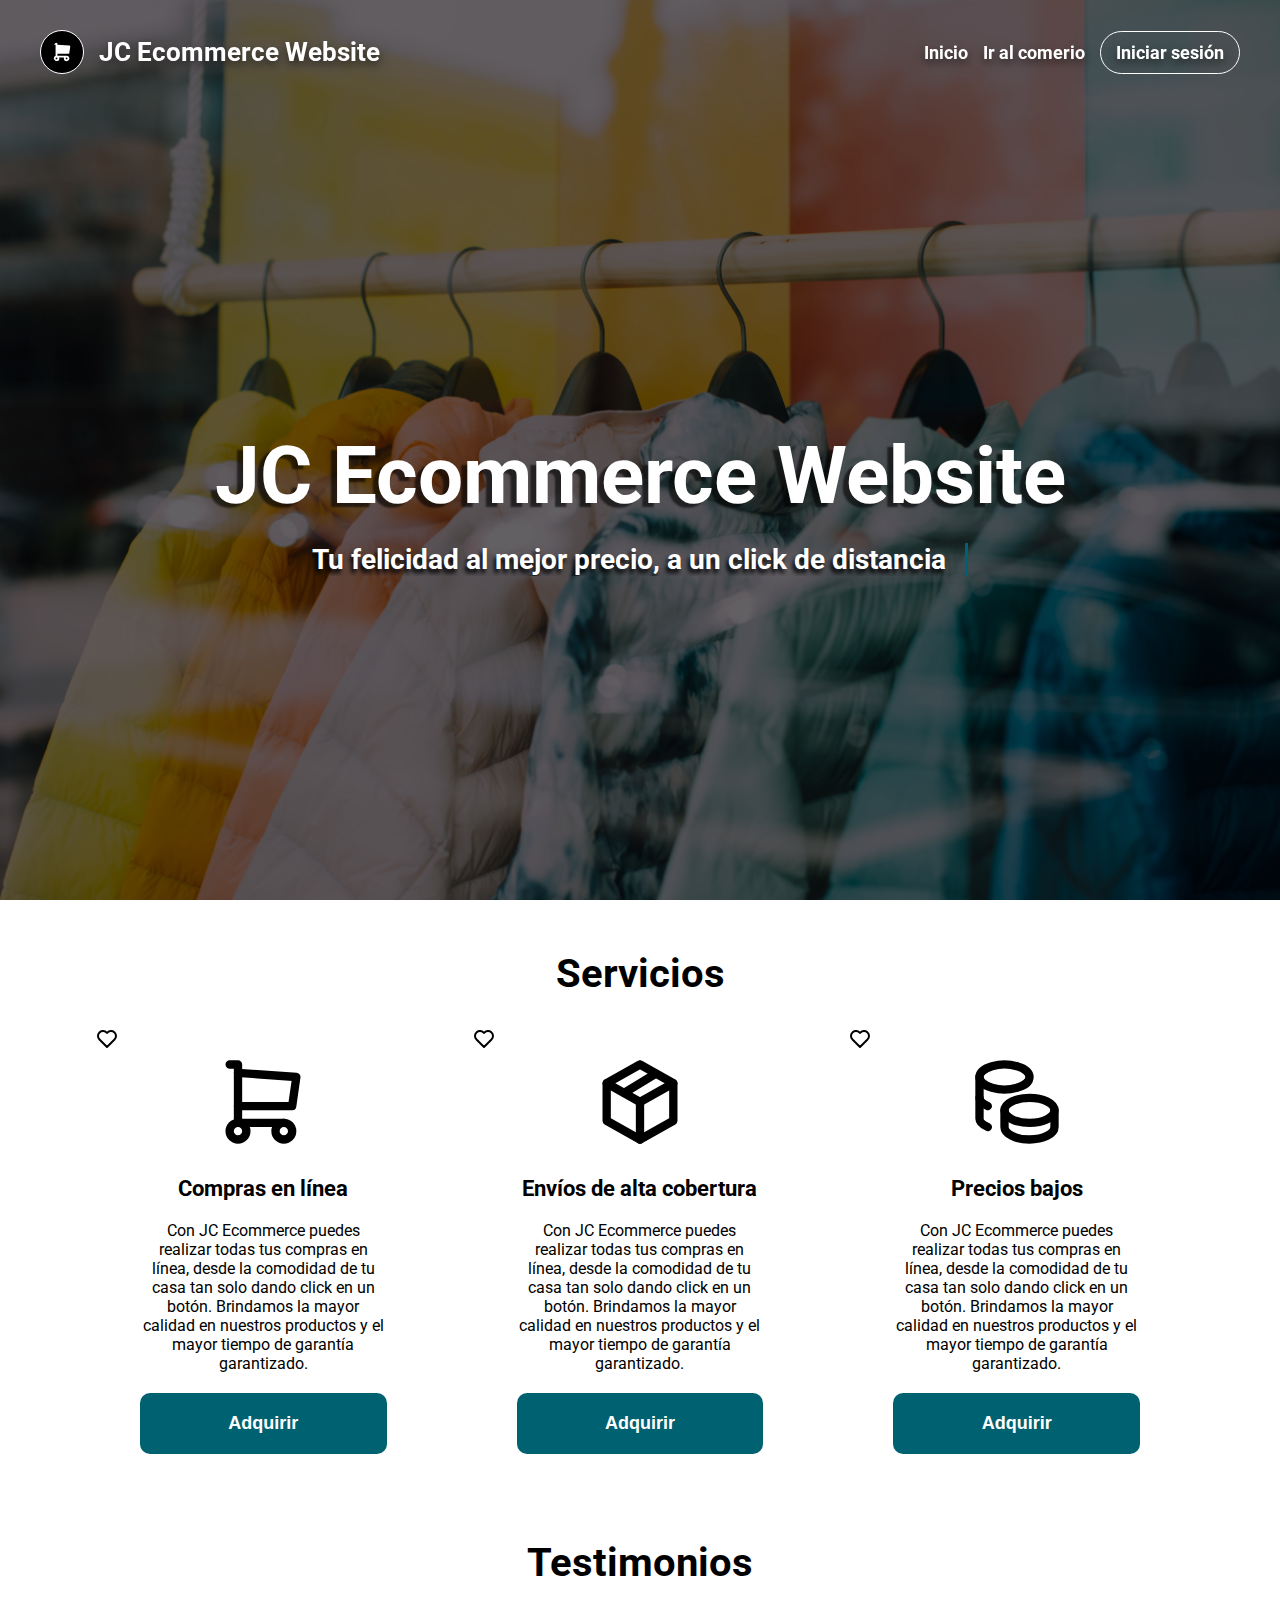
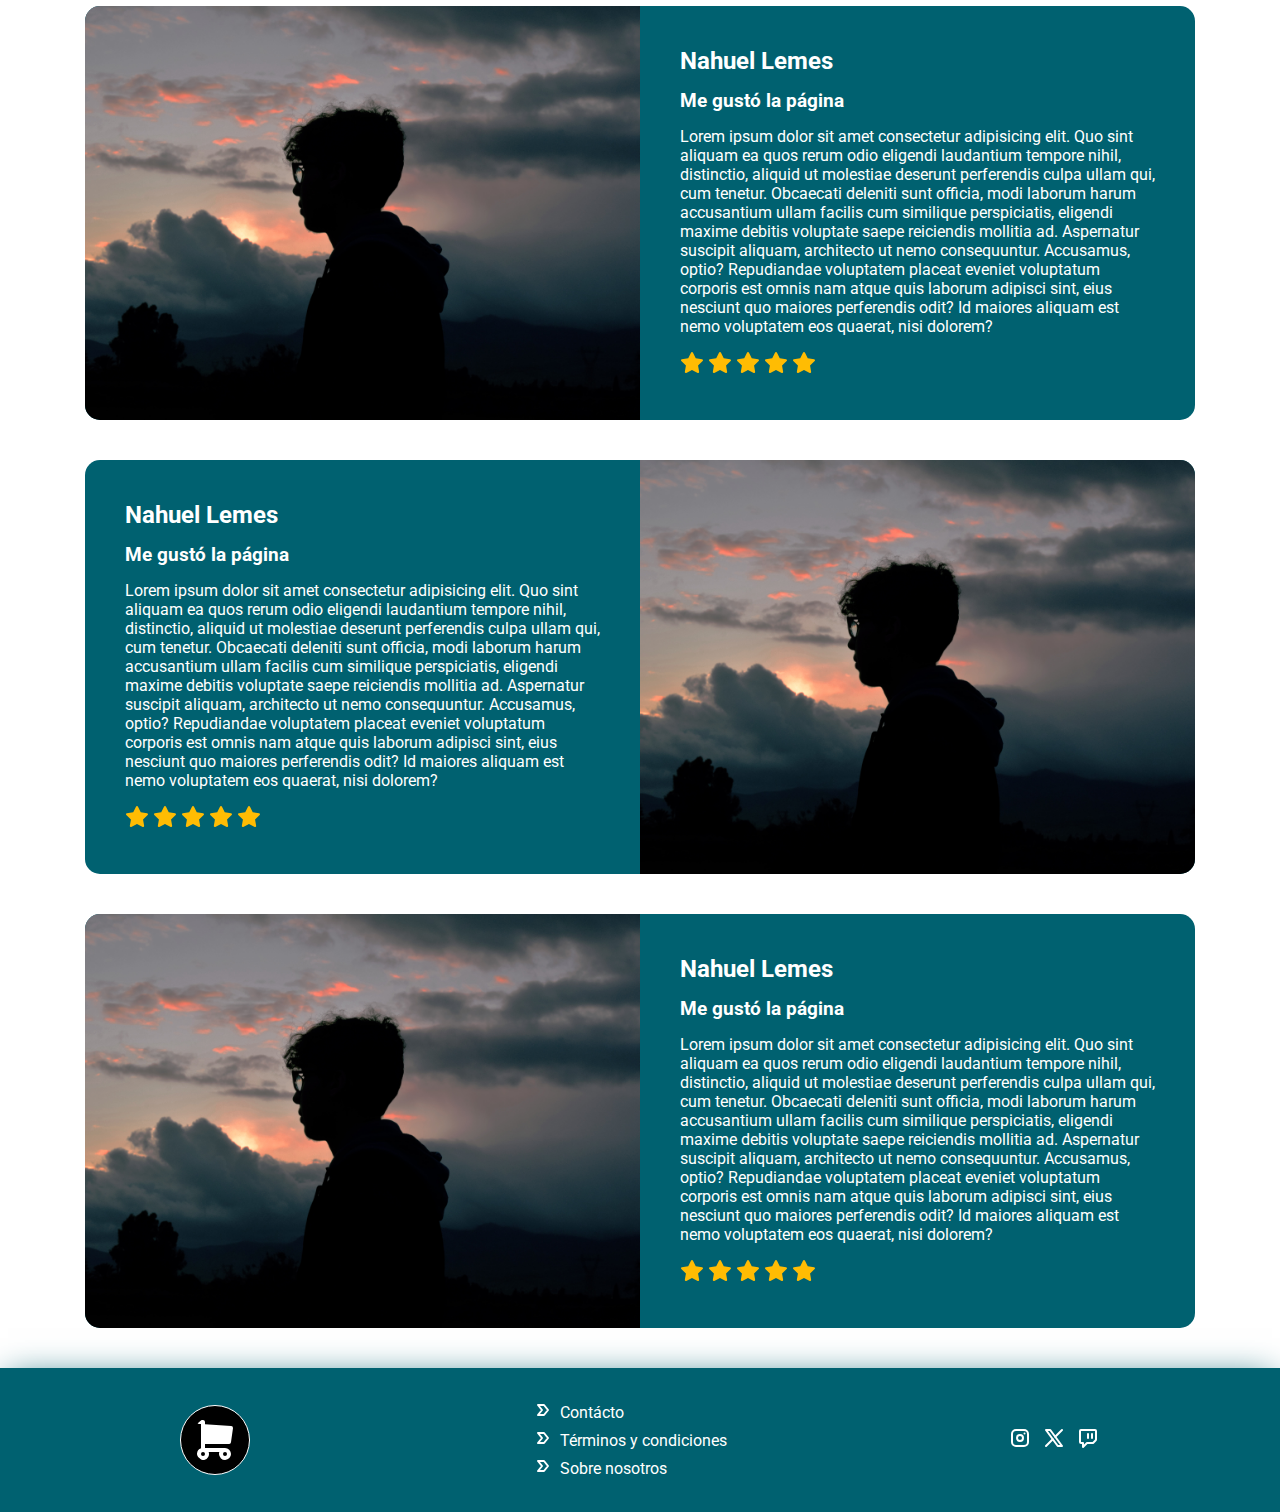
==== commit d48d8d00: "Se crea el footer de la página" ====
--- a/index.html
+++ b/index.html
@@ -328,7 +328,84 @@
 
     </section>
   </main>
-  <footer></footer>
+  <footer class="footer">
+    <img class="footer__logo" src="./assets/img/favicon.svg" alt="Shopping cart main logo in page">
+    <ul class="footer__direct-access">
+      <li class="footer__link">
+        <i>
+          <svg xmlns="http://www.w3.org/2000/svg" class="icon icon-tabler icon-tabler-arrow-badge-right" width="24"
+            height="24" viewBox="0 0 24 24" stroke-width="2" stroke="currentColor" fill="none" stroke-linecap="round"
+            stroke-linejoin="round">
+            <path stroke="none" d="M0 0h24v24H0z" fill="none"></path>
+            <path d="M13 7h-6l4 5l-4 5h6l4 -5z"></path>
+          </svg>
+        </i>
+        <a href="#">Contácto</a>
+      </li>
+      <li class="footer__link">
+        <i>
+          <svg xmlns="http://www.w3.org/2000/svg" class="icon icon-tabler icon-tabler-arrow-badge-right" width="24"
+            height="24" viewBox="0 0 24 24" stroke-width="2" stroke="currentColor" fill="none" stroke-linecap="round"
+            stroke-linejoin="round">
+            <path stroke="none" d="M0 0h24v24H0z" fill="none"></path>
+            <path d="M13 7h-6l4 5l-4 5h6l4 -5z"></path>
+          </svg>
+        </i>
+        <a href="#">Términos y condiciones</a>
+      </li>
+      <li class="footer__link">
+        <i>
+          <svg xmlns="http://www.w3.org/2000/svg" class="icon icon-tabler icon-tabler-arrow-badge-right" width="24"
+            height="24" viewBox="0 0 24 24" stroke-width="2" stroke="currentColor" fill="none" stroke-linecap="round"
+            stroke-linejoin="round">
+            <path stroke="none" d="M0 0h24v24H0z" fill="none"></path>
+            <path d="M13 7h-6l4 5l-4 5h6l4 -5z"></path>
+          </svg>
+        </i>
+        <a href="#">Sobre nosotros</a>
+      </li>
+    </ul>
+
+    <ul class="footer__socials">
+      <li class="footer__link footer__link--icon">
+        <a href="#">
+          <i>
+            <svg xmlns="http://www.w3.org/2000/svg" class="icon icon-tabler icon-tabler-brand-instagram" width="24"
+              height="24" viewBox="0 0 24 24" stroke-width="2" stroke="currentColor" fill="none" stroke-linecap="round"
+              stroke-linejoin="round">
+              <path stroke="none" d="M0 0h24v24H0z" fill="none"></path>
+              <path d="M4 4m0 4a4 4 0 0 1 4 -4h8a4 4 0 0 1 4 4v8a4 4 0 0 1 -4 4h-8a4 4 0 0 1 -4 -4z"></path>
+              <path d="M12 12m-3 0a3 3 0 1 0 6 0a3 3 0 1 0 -6 0"></path>
+              <path d="M16.5 7.5l0 .01"></path>
+            </svg>
+          </i>
+        </a>
+      </li>
+      <li class="footer__link footer__link--icon">
+        <a href="#">
+          <i>
+            <svg xmlns="http://www.w3.org/2000/svg" class="icon icon-tabler icon-tabler-brand-x" width="24" height="24" viewBox="0 0 24 24" stroke-width="2" stroke="currentColor" fill="none" stroke-linecap="round" stroke-linejoin="round">
+              <path stroke="none" d="M0 0h24v24H0z" fill="none"></path>
+              <path d="M4 4l11.733 16h4.267l-11.733 -16z"></path>
+              <path d="M4 20l6.768 -6.768m2.46 -2.46l6.772 -6.772"></path>
+           </svg>
+          </i>
+        </a>
+      </li>
+      <li class="footer__link footer__link--icon">
+        <a href="#">
+          <i>
+            <svg xmlns="http://www.w3.org/2000/svg" class="icon icon-tabler icon-tabler-brand-twitch" width="24" height="24" viewBox="0 0 24 24" stroke-width="2" stroke="currentColor" fill="none" stroke-linecap="round" stroke-linejoin="round">
+              <path stroke="none" d="M0 0h24v24H0z" fill="none"></path>
+              <path d="M4 5v11a1 1 0 0 0 1 1h2v4l4 -4h5.584c.266 0 .52 -.105 .707 -.293l2.415 -2.414c.187 -.188 .293 -.442 .293 -.708v-8.585a1 1 0 0 0 -1 -1h-14a1 1 0 0 0 -1 1z"></path>
+              <path d="M16 8l0 4"></path>
+              <path d="M12 8l0 4"></path>
+           </svg>
+          </i>
+        </a>
+      </li>
+    </ul>
+  </footer>
   <script src="./assets/js/index.js"></script>
 </body>
 
--- a/assets/css/index.css
+++ b/assets/css/index.css
@@ -3,6 +3,7 @@
 @import './welcome-content.css';
 @import './services.css';
 @import './testimonials.css';
+@import './footer.css';
 
 * {
   margin: 0;
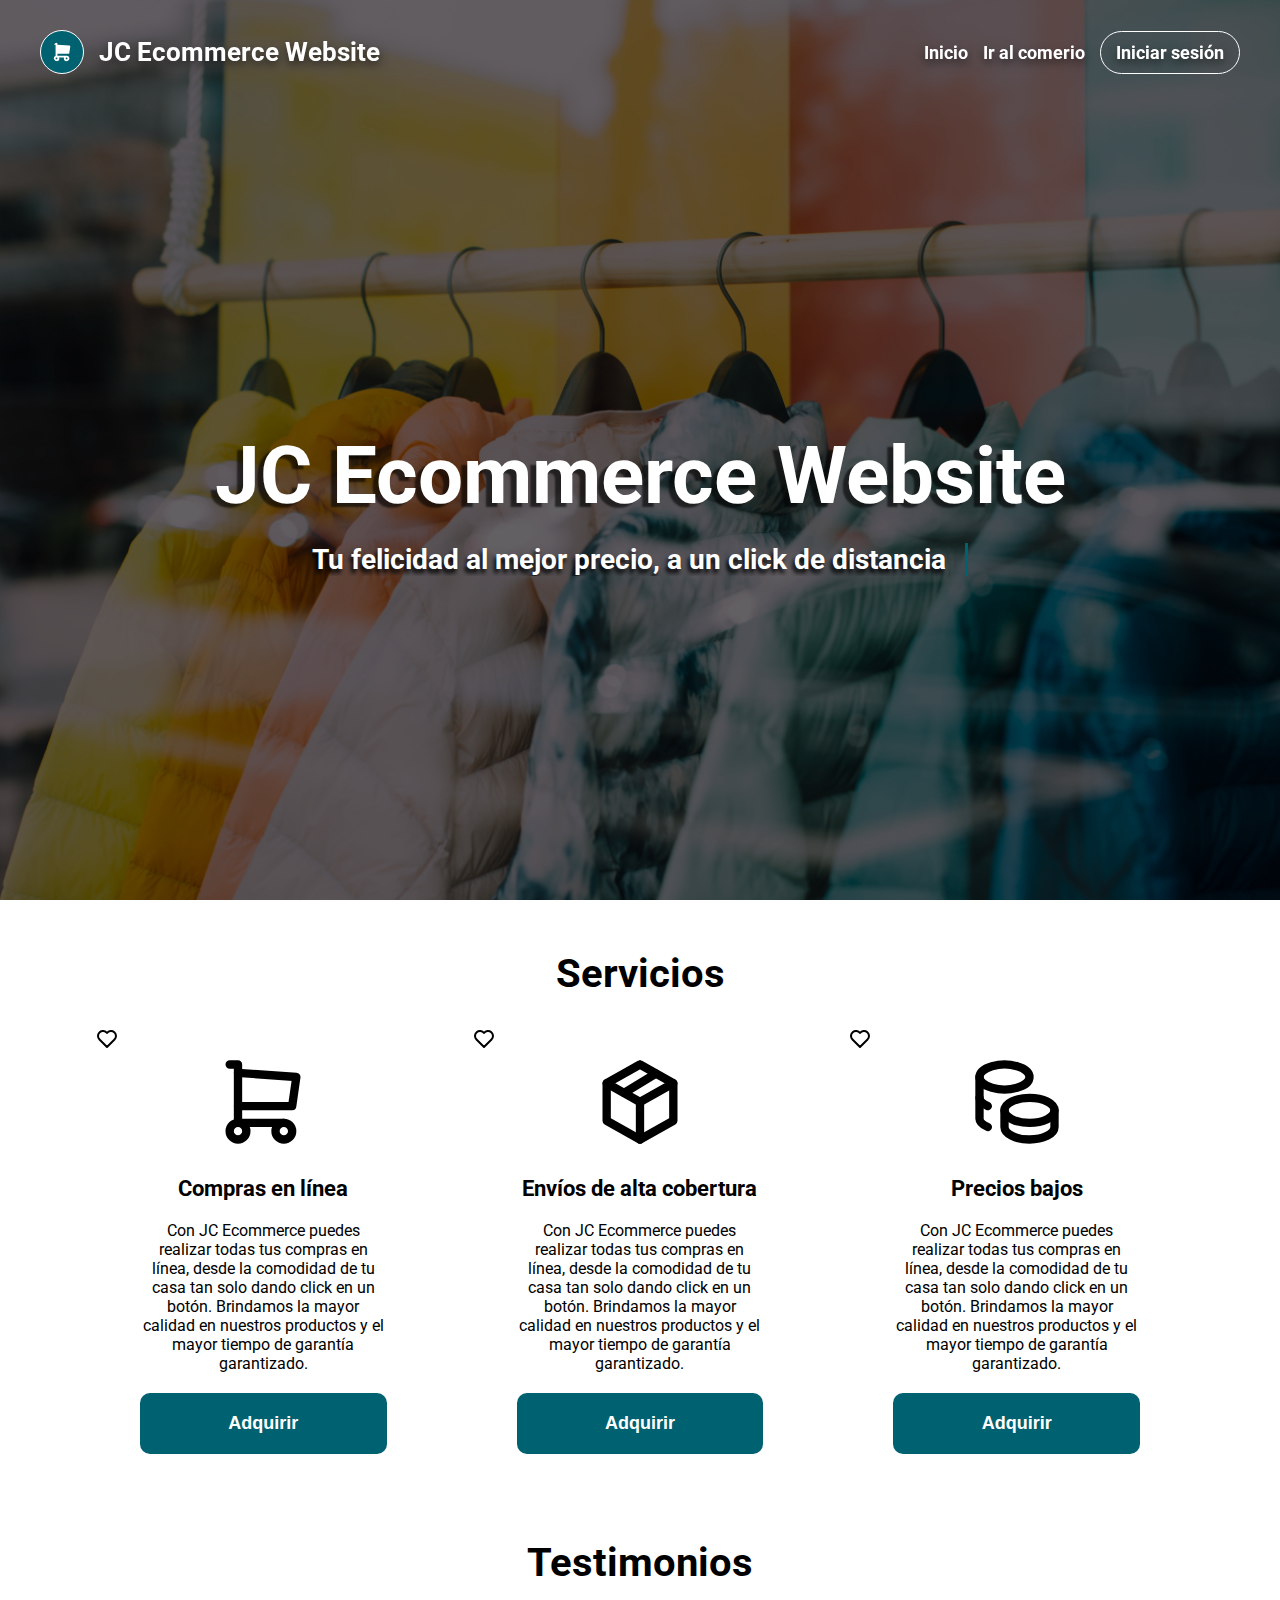
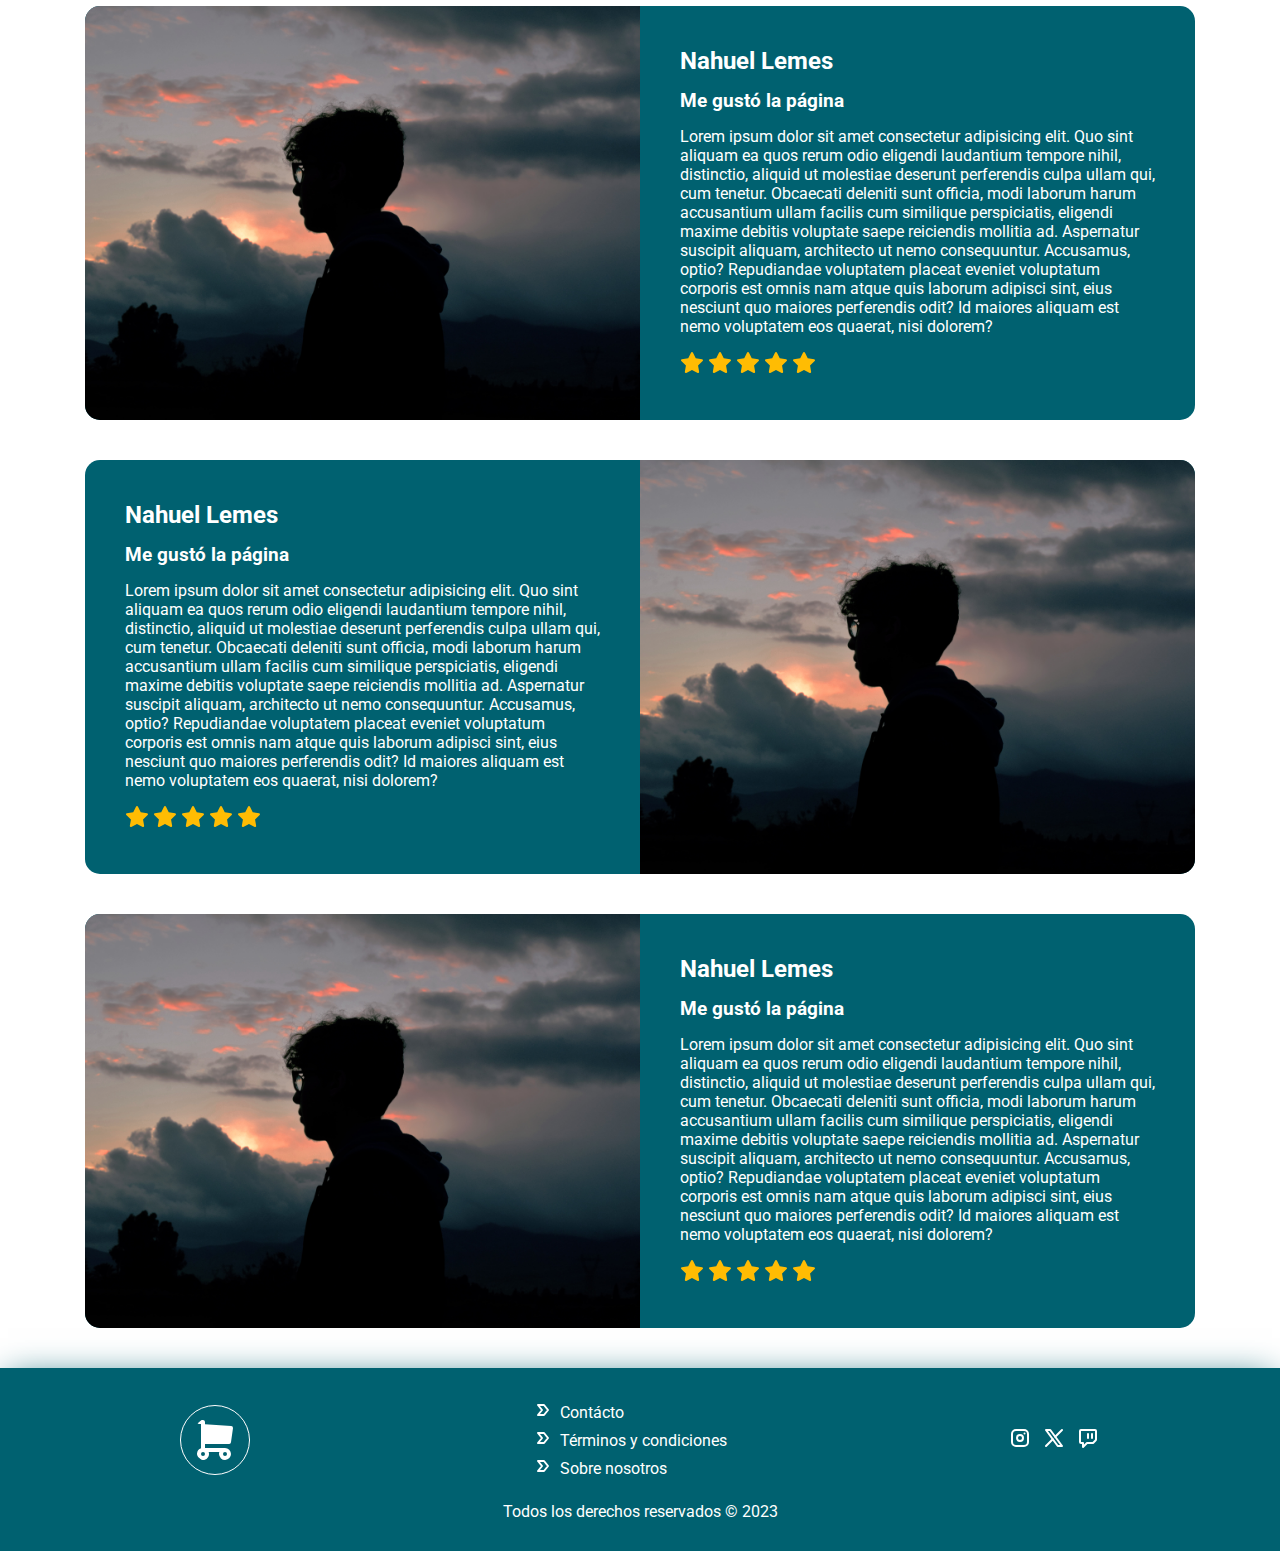
==== commit 75daf08c: "Página principal responsive por completo" ====
--- a/index.html
+++ b/index.html
@@ -329,82 +329,91 @@
     </section>
   </main>
   <footer class="footer">
-    <img class="footer__logo" src="./assets/img/favicon.svg" alt="Shopping cart main logo in page">
-    <ul class="footer__direct-access">
-      <li class="footer__link">
-        <i>
-          <svg xmlns="http://www.w3.org/2000/svg" class="icon icon-tabler icon-tabler-arrow-badge-right" width="24"
-            height="24" viewBox="0 0 24 24" stroke-width="2" stroke="currentColor" fill="none" stroke-linecap="round"
-            stroke-linejoin="round">
-            <path stroke="none" d="M0 0h24v24H0z" fill="none"></path>
-            <path d="M13 7h-6l4 5l-4 5h6l4 -5z"></path>
-          </svg>
-        </i>
-        <a href="#">Contácto</a>
-      </li>
-      <li class="footer__link">
-        <i>
-          <svg xmlns="http://www.w3.org/2000/svg" class="icon icon-tabler icon-tabler-arrow-badge-right" width="24"
-            height="24" viewBox="0 0 24 24" stroke-width="2" stroke="currentColor" fill="none" stroke-linecap="round"
-            stroke-linejoin="round">
-            <path stroke="none" d="M0 0h24v24H0z" fill="none"></path>
-            <path d="M13 7h-6l4 5l-4 5h6l4 -5z"></path>
-          </svg>
-        </i>
-        <a href="#">Términos y condiciones</a>
-      </li>
-      <li class="footer__link">
-        <i>
-          <svg xmlns="http://www.w3.org/2000/svg" class="icon icon-tabler icon-tabler-arrow-badge-right" width="24"
-            height="24" viewBox="0 0 24 24" stroke-width="2" stroke="currentColor" fill="none" stroke-linecap="round"
-            stroke-linejoin="round">
-            <path stroke="none" d="M0 0h24v24H0z" fill="none"></path>
-            <path d="M13 7h-6l4 5l-4 5h6l4 -5z"></path>
-          </svg>
-        </i>
-        <a href="#">Sobre nosotros</a>
-      </li>
-    </ul>
-
-    <ul class="footer__socials">
-      <li class="footer__link footer__link--icon">
-        <a href="#">
+    <div class="footer__container">
+      <img class="footer__logo" src="./assets/img/favicon.svg" alt="Shopping cart main logo in page">
+      <ul class="footer__direct-access">
+        <li class="footer__link">
           <i>
-            <svg xmlns="http://www.w3.org/2000/svg" class="icon icon-tabler icon-tabler-brand-instagram" width="24"
+            <svg xmlns="http://www.w3.org/2000/svg" class="icon icon-tabler icon-tabler-arrow-badge-right" width="24"
               height="24" viewBox="0 0 24 24" stroke-width="2" stroke="currentColor" fill="none" stroke-linecap="round"
               stroke-linejoin="round">
               <path stroke="none" d="M0 0h24v24H0z" fill="none"></path>
-              <path d="M4 4m0 4a4 4 0 0 1 4 -4h8a4 4 0 0 1 4 4v8a4 4 0 0 1 -4 4h-8a4 4 0 0 1 -4 -4z"></path>
-              <path d="M12 12m-3 0a3 3 0 1 0 6 0a3 3 0 1 0 -6 0"></path>
-              <path d="M16.5 7.5l0 .01"></path>
+              <path d="M13 7h-6l4 5l-4 5h6l4 -5z"></path>
             </svg>
           </i>
-        </a>
-      </li>
-      <li class="footer__link footer__link--icon">
-        <a href="#">
+          <a href="#">Contácto</a>
+        </li>
+        <li class="footer__link">
           <i>
-            <svg xmlns="http://www.w3.org/2000/svg" class="icon icon-tabler icon-tabler-brand-x" width="24" height="24" viewBox="0 0 24 24" stroke-width="2" stroke="currentColor" fill="none" stroke-linecap="round" stroke-linejoin="round">
+            <svg xmlns="http://www.w3.org/2000/svg" class="icon icon-tabler icon-tabler-arrow-badge-right" width="24"
+              height="24" viewBox="0 0 24 24" stroke-width="2" stroke="currentColor" fill="none" stroke-linecap="round"
+              stroke-linejoin="round">
               <path stroke="none" d="M0 0h24v24H0z" fill="none"></path>
-              <path d="M4 4l11.733 16h4.267l-11.733 -16z"></path>
-              <path d="M4 20l6.768 -6.768m2.46 -2.46l6.772 -6.772"></path>
-           </svg>
+              <path d="M13 7h-6l4 5l-4 5h6l4 -5z"></path>
+            </svg>
           </i>
-        </a>
-      </li>
-      <li class="footer__link footer__link--icon">
-        <a href="#">
+          <a href="#">Términos y condiciones</a>
+        </li>
+        <li class="footer__link">
           <i>
-            <svg xmlns="http://www.w3.org/2000/svg" class="icon icon-tabler icon-tabler-brand-twitch" width="24" height="24" viewBox="0 0 24 24" stroke-width="2" stroke="currentColor" fill="none" stroke-linecap="round" stroke-linejoin="round">
+            <svg xmlns="http://www.w3.org/2000/svg" class="icon icon-tabler icon-tabler-arrow-badge-right" width="24"
+              height="24" viewBox="0 0 24 24" stroke-width="2" stroke="currentColor" fill="none" stroke-linecap="round"
+              stroke-linejoin="round">
               <path stroke="none" d="M0 0h24v24H0z" fill="none"></path>
-              <path d="M4 5v11a1 1 0 0 0 1 1h2v4l4 -4h5.584c.266 0 .52 -.105 .707 -.293l2.415 -2.414c.187 -.188 .293 -.442 .293 -.708v-8.585a1 1 0 0 0 -1 -1h-14a1 1 0 0 0 -1 1z"></path>
-              <path d="M16 8l0 4"></path>
-              <path d="M12 8l0 4"></path>
-           </svg>
+              <path d="M13 7h-6l4 5l-4 5h6l4 -5z"></path>
+            </svg>
           </i>
-        </a>
-      </li>
-    </ul>
+          <a href="#">Sobre nosotros</a>
+        </li>
+      </ul>
+
+      <ul class="footer__socials">
+        <li class="footer__link footer__link--icon">
+          <a href="#">
+            <i>
+              <svg xmlns="http://www.w3.org/2000/svg" class="icon icon-tabler icon-tabler-brand-instagram" width="24"
+                height="24" viewBox="0 0 24 24" stroke-width="2" stroke="currentColor" fill="none"
+                stroke-linecap="round" stroke-linejoin="round">
+                <path stroke="none" d="M0 0h24v24H0z" fill="none"></path>
+                <path d="M4 4m0 4a4 4 0 0 1 4 -4h8a4 4 0 0 1 4 4v8a4 4 0 0 1 -4 4h-8a4 4 0 0 1 -4 -4z"></path>
+                <path d="M12 12m-3 0a3 3 0 1 0 6 0a3 3 0 1 0 -6 0"></path>
+                <path d="M16.5 7.5l0 .01"></path>
+              </svg>
+            </i>
+          </a>
+        </li>
+        <li class="footer__link footer__link--icon">
+          <a href="#">
+            <i>
+              <svg xmlns="http://www.w3.org/2000/svg" class="icon icon-tabler icon-tabler-brand-x" width="24"
+                height="24" viewBox="0 0 24 24" stroke-width="2" stroke="currentColor" fill="none"
+                stroke-linecap="round" stroke-linejoin="round">
+                <path stroke="none" d="M0 0h24v24H0z" fill="none"></path>
+                <path d="M4 4l11.733 16h4.267l-11.733 -16z"></path>
+                <path d="M4 20l6.768 -6.768m2.46 -2.46l6.772 -6.772"></path>
+              </svg>
+            </i>
+          </a>
+        </li>
+        <li class="footer__link footer__link--icon">
+          <a href="#">
+            <i>
+              <svg xmlns="http://www.w3.org/2000/svg" class="icon icon-tabler icon-tabler-brand-twitch" width="24"
+                height="24" viewBox="0 0 24 24" stroke-width="2" stroke="currentColor" fill="none"
+                stroke-linecap="round" stroke-linejoin="round">
+                <path stroke="none" d="M0 0h24v24H0z" fill="none"></path>
+                <path
+                  d="M4 5v11a1 1 0 0 0 1 1h2v4l4 -4h5.584c.266 0 .52 -.105 .707 -.293l2.415 -2.414c.187 -.188 .293 -.442 .293 -.708v-8.585a1 1 0 0 0 -1 -1h-14a1 1 0 0 0 -1 1z">
+                </path>
+                <path d="M16 8l0 4"></path>
+                <path d="M12 8l0 4"></path>
+              </svg>
+            </i>
+          </a>
+        </li>
+      </ul>
+    </div>
+    <p class="footer__copyright">Todos los derechos reservados © 2023</p>
   </footer>
   <script src="./assets/js/index.js"></script>
 </body>
